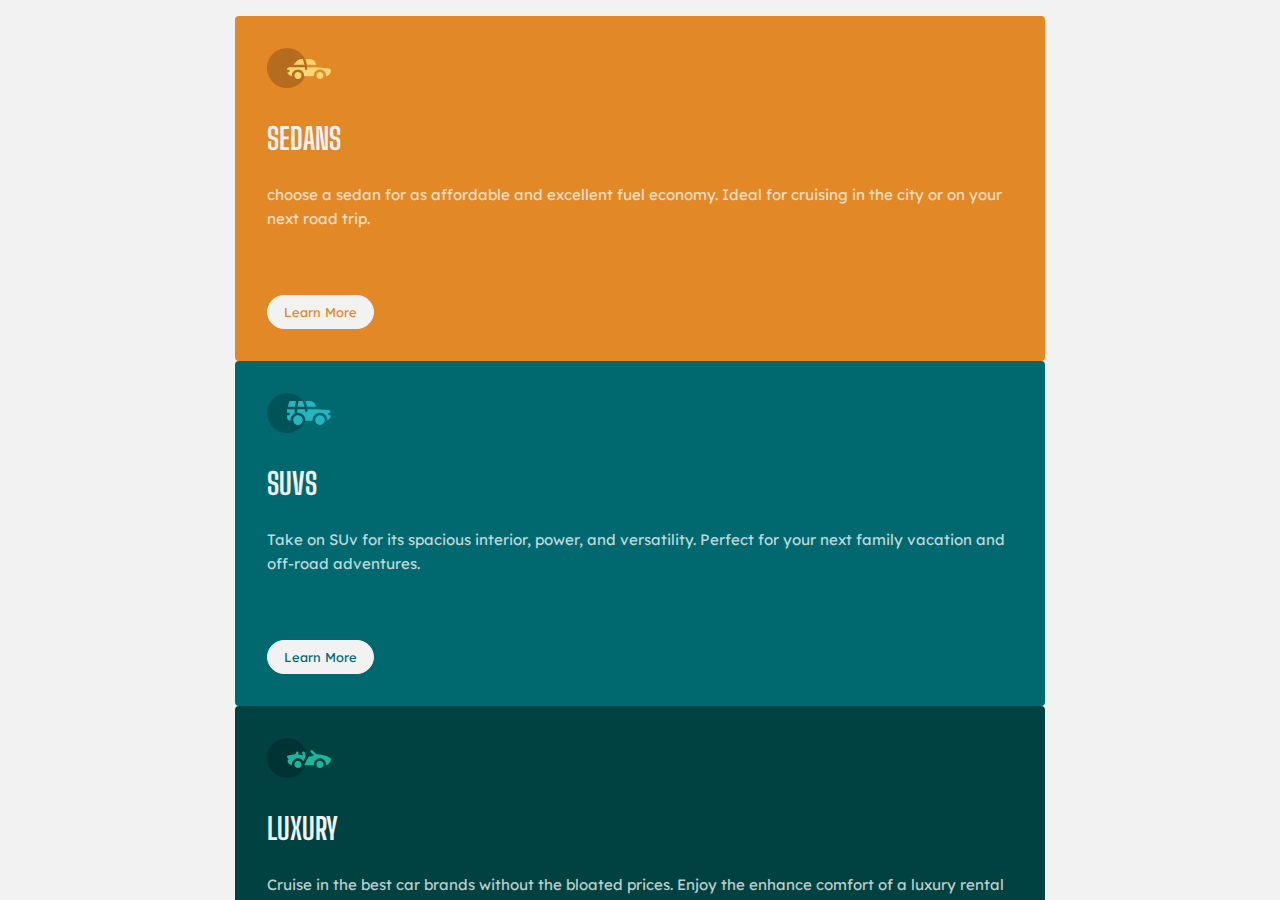
==== grid.html @ 936ce336 "Zuri-task: Css Flexbox and Grid Layout Completed" ====
<!DOCTYPE html>
<html lang="en">
  <head>
    <meta charset="UTF-8" />
    <meta http-equiv="X-UA-Compatible" content="IE=edge" />
    <meta name="viewport" content="width=device-width, initial-scale=1.0" />
    <title>Flex and Grid Layout</title>
    <link rel="preconnect" href="https://fonts.googleapis.com" />
    <link rel="preconnect" href="https://fonts.gstatic.com" crossorigin />
    <link
      href="https://fonts.googleapis.com/css2?family=Big+Shoulders+Display:wght@700&family=Lexend+Deca&display=swap"
      rel="stylesheet"
    />
    <link rel="stylesheet" href="styles.css" />
    <link
      rel="shortcut icon"
      href="assets/favicon-32x32.png"
      type="image/x-icon"
    />
  </head>
  <body>
    <div class="container grid-container">
      <div class="box box1">
        <img src="assets/icon-sedans.svg" />
        <h3>SEDANS</h3>
        <p>
          choose a sedan for as affordable and excellent fuel economy. Ideal for
          cruising in the city or on your next road trip.
        </p>
        <button class="button1">Learn More</button>
      </div>
      <div class="box box2">
        <img src="assets/icon-suvs.svg" />
        <h3>SUVS</h3>
        <p>
          Take on SUv for its spacious interior, power, and versatility. Perfect
          for your next family vacation and off-road adventures.
        </p>
        <button class="button2">Learn More</button>
      </div>
      <div class="box box3">
        <img src="assets/icon-luxury.svg" />
        <h3>LUXURY</h3>
        <p>
          Cruise in the best car brands without the bloated prices. Enjoy the
          enhance comfort of a luxury rental and arrive in style.
        </p>
        <button class="button3">Learn More</button>
      </div>
    </div>
  </body>
</html>
---- styles.css ----
* {
  margin: 0;
  padding: 0;
  box-sizing: border-box;
}

body {
  font-family: "Lexend Deca", sans-serif;
  font-weight: 400;
  font-size: 0.9375rem;
  line-height: 1.5rem;
  --orange: hsl(31, 77%, 52%);
  --dark-cyan: hsl(184, 100%, 22%);
  --very-dark-cyan: hsl(179, 100%, 13%);
  --transparent-white: hsla(0, 0%, 100%, 0.75);
  --very-light: hsl(0, 0%, 95%);
  background: var(--very-light);
}

.container {
  width: 100%;
  max-width: 850px;
  position: absolute;
  transform: translate(-50%, -50%);
  top: 50%;
  left: 50%;
  overflow-y: auto;
  max-height: 100vh;
  padding: 1rem 1.25rem;
}
.flex-container {
  display: flex;
  flex-direction: column;
  gap: 1rem;
}
.grid-container {
  display: grid;
}
.box {
  padding: 2rem;
  color: var(--transparent-white);
  border-radius: 4px;
}

@media screen and (min-width: 1440px) {
  .container {
    padding: 0;
  }
  .flex-container {
    flex-direction: row;
    gap: unset;
  }
  .grid-container {
    grid-auto-flow: column;
  }
  .box:first-child {
    border-radius: 4px 0 0 4px;
  }
  .box:last-child {
    border-radius: 0 4px 4px 0;
  }
  .box:not(:first-child) {
    box-shadow: -1px 0 3px -1px #000;
  }
  .box {
    border-radius: unset;
  }
}
.box h3 {
  font-family: "Big Shoulders Display", cursive;
  font-weight: 700;
  font-size: 1.87rem;
  color: var(--very-light);
}
.box img,
.box h3 {
  margin-bottom: 2rem;
}
.box button {
  margin-top: 4rem;
  padding: 0.5rem 1rem;
  border: 1px solid var(--very-light);
  background: var(--very-light);
  border-radius: 30px;
  font-size: 0.8rem;
  transition: 0.2s ease-in;
  cursor: pointer;
  font-family: "Lexend Deca", sans-serif;
  font-weight: 400;
}
.box button:hover {
  background: transparent;
  color: var(--very-light);
}
.box1 {
  background-color: var(--orange);
}
.box2 {
  background-color: var(--dark-cyan);
}
.box3 {
  background-color: var(--very-dark-cyan);
}
.button1 {
  color: var(--orange);
}
.button2 {
  color: var(--dark-cyan);
}
.button3 {
  color: var(--very-dark-cyan);
}
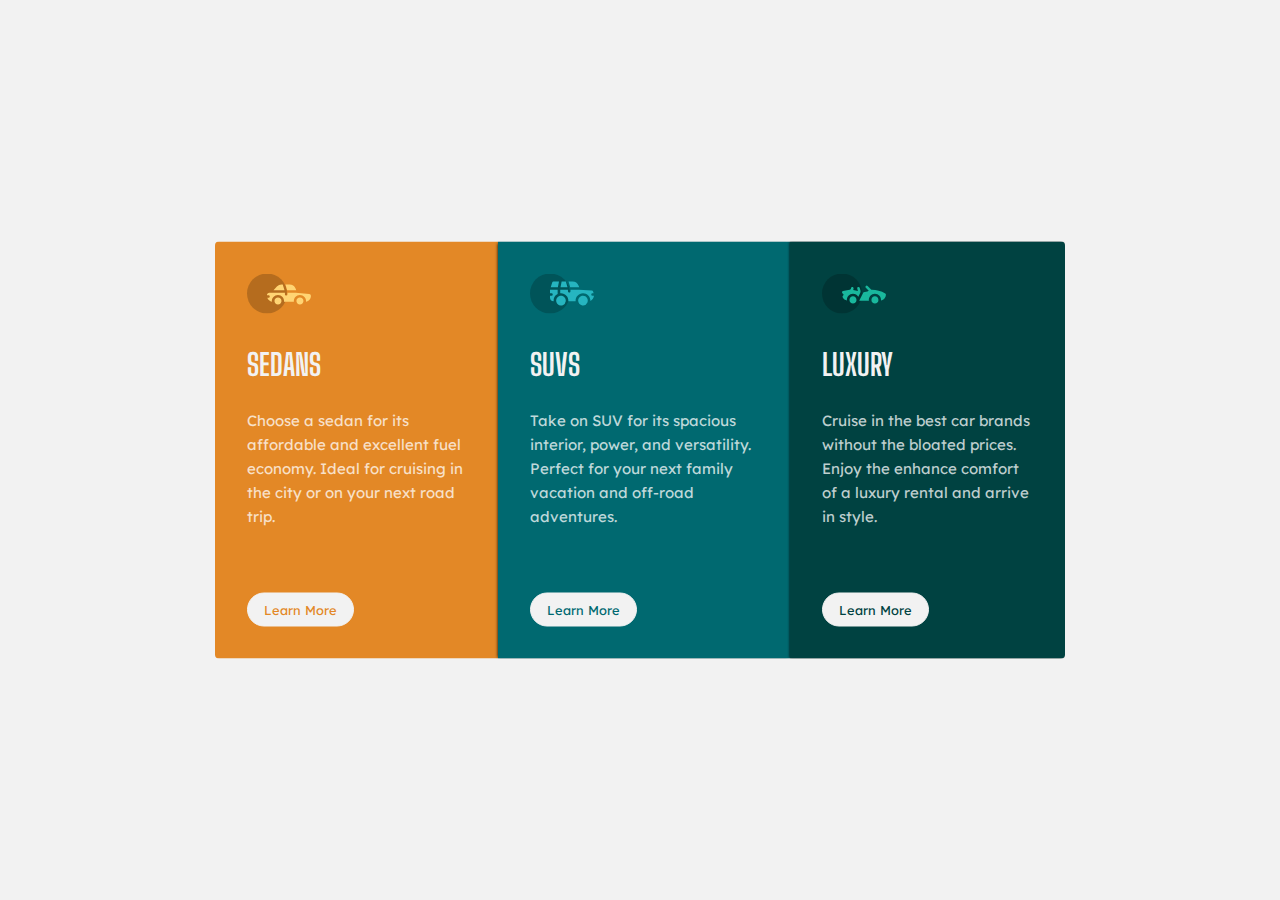
==== commit 5bd1553e: "change breakpoint and fixed typography" ====
--- a/grid.html
+++ b/grid.html
@@ -24,8 +24,8 @@
         <img src="assets/icon-sedans.svg" />
         <h3>SEDANS</h3>
         <p>
-          choose a sedan for as affordable and excellent fuel economy. Ideal for
-          cruising in the city or on your next road trip.
+          Choose a sedan for its affordable and excellent fuel economy. Ideal
+          for cruising in the city or on your next road trip.
         </p>
         <button class="button1">Learn More</button>
       </div>
@@ -33,7 +33,7 @@
         <img src="assets/icon-suvs.svg" />
         <h3>SUVS</h3>
         <p>
-          Take on SUv for its spacious interior, power, and versatility. Perfect
+          Take on SUV for its spacious interior, power, and versatility. Perfect
           for your next family vacation and off-road adventures.
         </p>
         <button class="button2">Learn More</button>
--- a/styles.css
+++ b/styles.css
@@ -42,7 +42,7 @@
   border-radius: 4px;
 }
 
-@media screen and (min-width: 1440px) {
+@media screen and (min-width: 1024px) {
   .container {
     padding: 0;
   }
